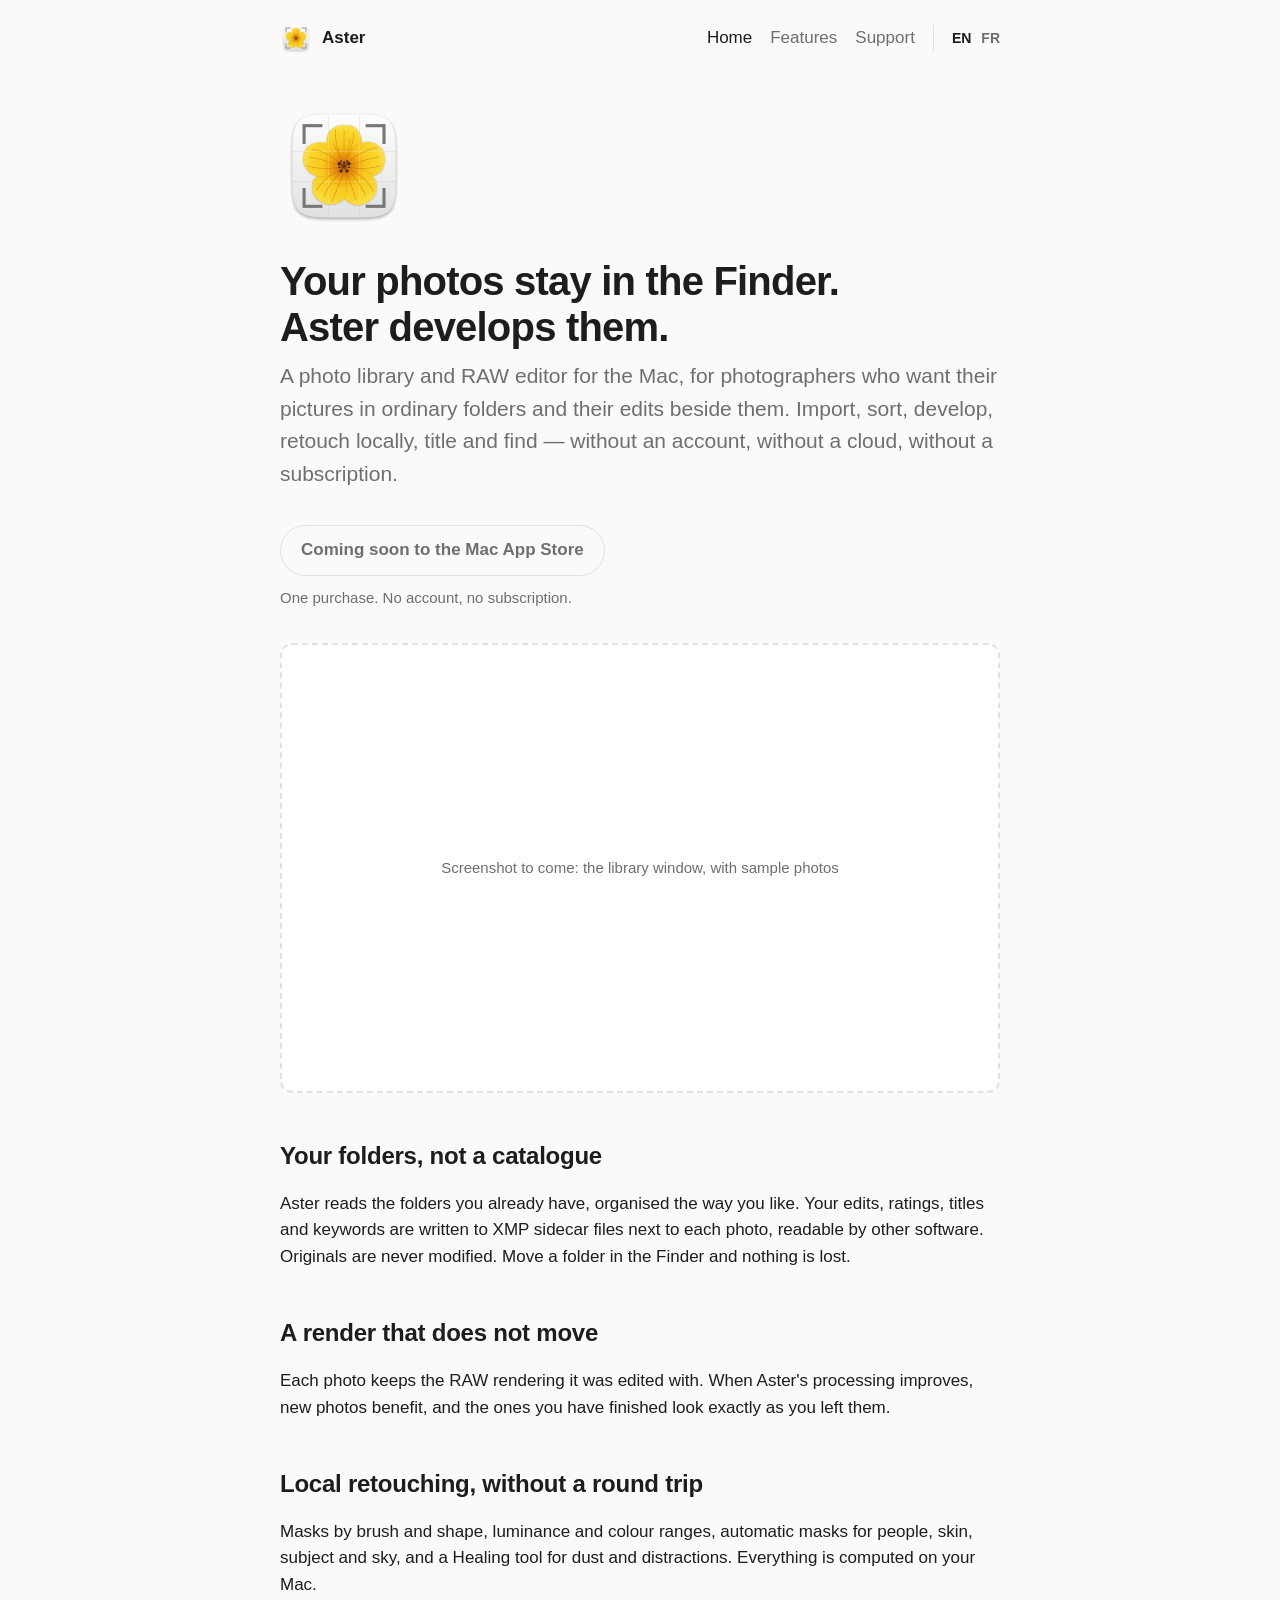
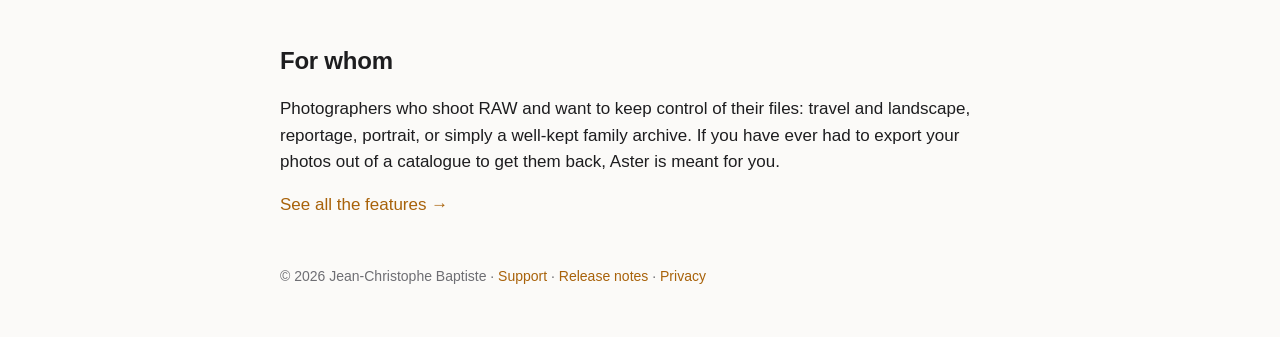
==== docs/index.html @ b448df9e "Site d'Aster : accueil, fonctionnalités, confidentialité, assistance et notes de version, en anglais" ====
<!doctype html>
<html lang="en">
<head>
  <meta charset="utf-8">
  <meta name="viewport" content="width=device-width, initial-scale=1">
  <title>Aster — Photo editing on the Mac, with your files where they are</title>
  <meta name="description" content="Aster is a photo library and RAW editor for the Mac. Your photos stay in ordinary Finder folders. One purchase, no subscription.">
  <link rel="alternate" hreflang="en" href="https://phocean.github.io/aster-site/">
  <link rel="alternate" hreflang="fr" href="https://phocean.github.io/aster-site/fr/">
  <link rel="alternate" hreflang="x-default" href="https://phocean.github.io/aster-site/">
  <link rel="stylesheet" href="style.css">
  <link rel="icon" href="images/icon.png">
  <link rel="apple-touch-icon" href="images/icon.png">
</head>
<body>
  <header class="site">
    <a class="brand" href="./"><img src="images/icon.png" alt="">Aster</a>
    <nav><a class="current" href="./">Home</a><a href="features.html">Features</a><a href="support.html">Support</a><span class="lang"><a class="current" href="./" hreflang="en" lang="en">EN</a><a href="fr/./" hreflang="fr" lang="fr">FR</a></span></nav>
  </header>
  <main>
    <img class="hero-icon" src="images/icon-512.png" alt="The Aster icon">
    <h1>Your photos stay in the Finder.<br>Aster develops them.</h1>
    <p class="lede">A photo library and RAW editor for the Mac, for photographers who want their pictures in ordinary folders and their edits beside them. Import, sort, develop, retouch locally, title and find — without an account, without a cloud, without a subscription.</p>
    <span class="cta soon">Coming soon to the Mac App Store</span>
    <p class="note">One purchase. No account, no subscription.</p>

    <div class="placeholder">Screenshot to come: the library window, with sample photos</div>

    <h2>Your folders, not a catalogue</h2>
    <p>Aster reads the folders you already have, organised the way you like. Your edits, ratings, titles and keywords are written to XMP sidecar files next to each photo, readable by other software. Originals are never modified. Move a folder in the Finder and nothing is lost.</p>

    <h2>A render that does not move</h2>
    <p>Each photo keeps the RAW rendering it was edited with. When Aster's processing improves, new photos benefit, and the ones you have finished look exactly as you left them.</p>

    <h2>Local retouching, without a round trip</h2>
    <p>Masks by brush and shape, luminance and colour ranges, automatic masks for people, skin, subject and sky, and a Healing tool for dust and distractions. Everything is computed on your Mac.</p>

    <h2>For whom</h2>
    <p>Photographers who shoot RAW and want to keep control of their files: travel and landscape, reportage, portrait, or simply a well-kept family archive. If you have ever had to export your photos out of a catalogue to get them back, Aster is meant for you.</p>

    <p><a href="features.html">See all the features →</a></p>
  </main>
  <footer class="site">
    © 2026 Jean-Christophe Baptiste · <a href="support.html">Support</a> · <a href="release-notes.html">Release notes</a> · <a href="privacy.html">Privacy</a>
  </footer>
</body>
</html>
---- docs/style.css ----
:root {
  --bg: #fbfaf8;
  --fg: #1d1d1f;
  --muted: #6e6e73;
  --line: #e3e1dd;
  --card: #ffffff;
  --accent: #a8620a;
  color-scheme: light dark;
}
@media (prefers-color-scheme: dark) {
  :root {
    --bg: #161617;
    --fg: #f5f5f7;
    --muted: #a1a1a6;
    --line: #2e2e30;
    --card: #1f1f21;
    --accent: #f0b54a;
  }
}
* { box-sizing: border-box; }
html { -webkit-text-size-adjust: 100%; }
body {
  margin: 0;
  background: var(--bg);
  color: var(--fg);
  font: 17px/1.55 -apple-system, BlinkMacSystemFont, "SF Pro Text", "Helvetica Neue", Helvetica, Arial, sans-serif;
}
a { color: var(--accent); text-decoration: none; }
a:hover { text-decoration: underline; }
header.site, main, footer.site { max-width: 760px; margin: 0 auto; padding: 0 20px; }
header.site {
  display: flex; flex-wrap: wrap; align-items: center; justify-content: space-between; gap: 10px 18px;
  padding-top: 22px; padding-bottom: 22px;
}
header.site .brand { display: flex; align-items: center; gap: 10px; color: var(--fg); font-weight: 600; }
header.site .brand img { width: 32px; height: 32px; }
header.site nav { display: flex; flex-wrap: wrap; align-items: center; gap: 4px 18px; }
header.site nav a { color: var(--muted); }
header.site nav a.current { color: var(--fg); }
h1 { font-size: 40px; line-height: 1.15; letter-spacing: -0.02em; margin: 28px 0 10px; }
h2 { font-size: 24px; letter-spacing: -0.01em; margin: 44px 0 10px; }
h3 { font-size: 18px; margin: 26px 0 6px; }
p.lede { font-size: 21px; color: var(--muted); margin-top: 0; }
.hero-icon { display: block; width: 128px; height: 128px; margin: 26px 0 0; }
.cta { display: inline-block; margin: 14px 0 6px; padding: 11px 20px; border-radius: 980px;
  background: var(--fg); color: var(--bg); font-weight: 600; }
.cta:hover { text-decoration: none; opacity: .88; }
.cta.soon { background: transparent; color: var(--muted); border: 1px solid var(--line); }
.note { color: var(--muted); font-size: 15px; margin-top: 4px; }
@media (max-width: 640px) { h1 { font-size: 32px; } p.lede { font-size: 19px; } }
.box { background: var(--card); border: 1px solid var(--line); border-radius: 14px; padding: 18px 22px; margin: 18px 0; }
kbd { font: 14px/1 ui-monospace, "SF Mono", Menlo, monospace; padding: 2px 6px; border: 1px solid var(--line);
  border-radius: 5px; background: var(--card); }
code { font: 0.9em ui-monospace, "SF Mono", Menlo, monospace; padding: 1px 5px; border: 1px solid var(--line);
  border-radius: 5px; background: var(--card); }
ul { padding-left: 22px; }
li { margin: 4px 0; }
hr { border: 0; border-top: 1px solid var(--line); margin: 52px 0; }
footer.site { color: var(--muted); font-size: 14px; padding-top: 30px; padding-bottom: 50px; }

/* Language switch */
header.site nav .lang { padding-left: 18px; border-left: 1px solid var(--line); }
header.site nav .lang a { margin-right: 10px; font-size: 14px; font-weight: 600; }
header.site nav .lang a:last-child { margin-right: 0; }
@media (max-width: 640px) { header.site nav .lang { margin-left: auto; padding-left: 0; border-left: 0; } }

/* Screenshot placeholders: to be replaced by images without personal photos */
.placeholder { display: flex; align-items: center; justify-content: center; text-align: center;
  aspect-ratio: 16 / 10; margin: 34px 0 6px; padding: 20px; border: 2px dashed var(--line); border-radius: 12px;
  color: var(--muted); font-size: 15px; background: var(--card); }
figure { margin: 30px 0; }
figure img { display: block; width: 100%; height: auto; border-radius: 10px; }
figcaption { color: var(--muted); font-size: 14px; margin-top: 8px; text-align: center; }

/* Feature grid */
.grid { display: grid; grid-template-columns: repeat(2, 1fr); gap: 0 28px; }
.grid h3 { margin-top: 22px; }
.grid p { margin-top: 0; }
@media (max-width: 640px) { .grid { grid-template-columns: 1fr; } }

/* Release notes */
.release h2 { display: flex; align-items: baseline; gap: 12px; flex-wrap: wrap; }
.release h2 small { color: var(--muted); font-size: 15px; font-weight: 400; }
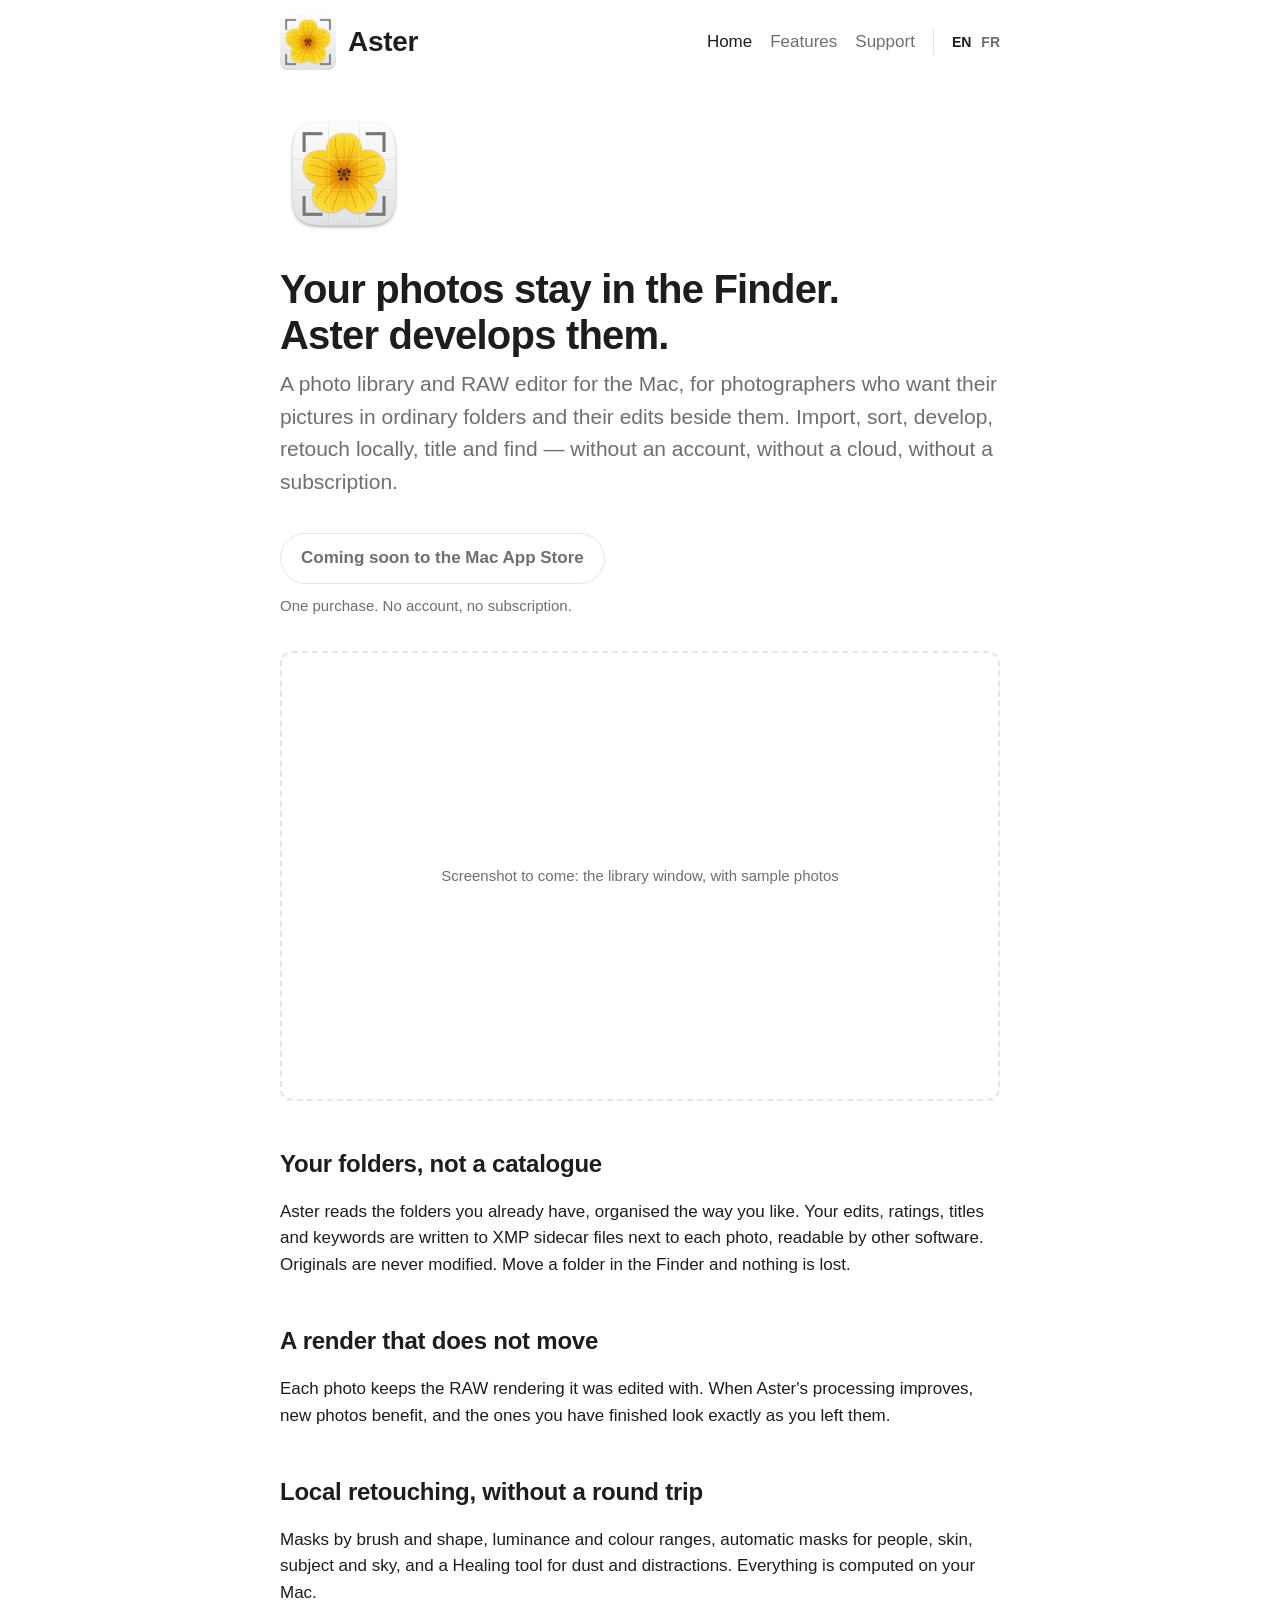
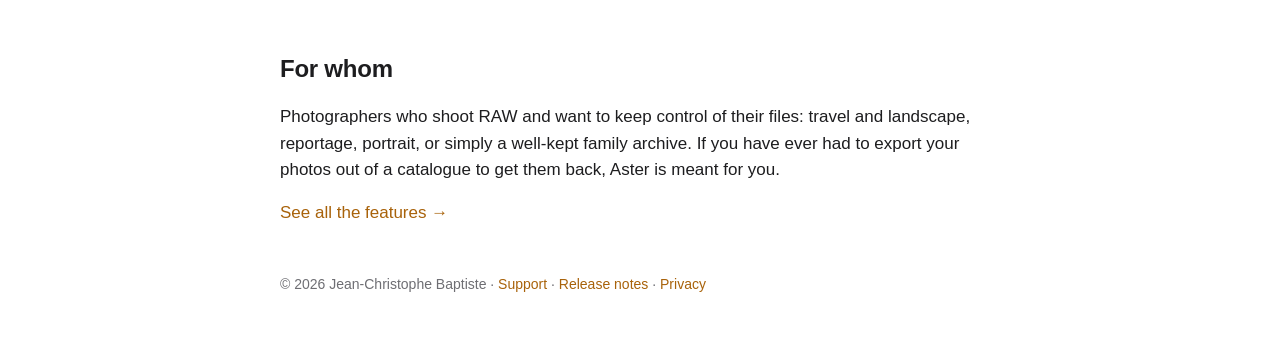
==== commit 2e9e362d: "Site : logo d'en-tête recadré sur la tuile (sans la marge transparente), logo et nom agrandis Co-Aut" ====
--- a/docs/index.html
+++ b/docs/index.html
@@ -5,16 +5,16 @@
   <meta name="viewport" content="width=device-width, initial-scale=1">
   <title>Aster — Photo editing on the Mac, with your files where they are</title>
   <meta name="description" content="Aster is a photo library and RAW editor for the Mac. Your photos stay in ordinary Finder folders. One purchase, no subscription.">
-  <link rel="alternate" hreflang="en" href="https://phocean.github.io/aster-site/">
-  <link rel="alternate" hreflang="fr" href="https://phocean.github.io/aster-site/fr/">
-  <link rel="alternate" hreflang="x-default" href="https://phocean.github.io/aster-site/">
+  <link rel="alternate" hreflang="en" href="https://aster.jcbaptiste.com/">
+  <link rel="alternate" hreflang="fr" href="https://aster.jcbaptiste.com/fr/">
+  <link rel="alternate" hreflang="x-default" href="https://aster.jcbaptiste.com/">
   <link rel="stylesheet" href="style.css">
   <link rel="icon" href="images/icon.png">
   <link rel="apple-touch-icon" href="images/icon.png">
 </head>
 <body>
   <header class="site">
-    <a class="brand" href="./"><img src="images/icon.png" alt="">Aster</a>
+    <a class="brand" href="./"><img src="images/logo.png" alt="">Aster</a>
     <nav><a class="current" href="./">Home</a><a href="features.html">Features</a><a href="support.html">Support</a><span class="lang"><a class="current" href="./" hreflang="en" lang="en">EN</a><a href="fr/./" hreflang="fr" lang="fr">FR</a></span></nav>
   </header>
   <main>
--- a/docs/style.css
+++ b/docs/style.css
@@ -1,8 +1,8 @@
 :root {
-  --bg: #fbfaf8;
+  --bg: #ffffff;
   --fg: #1d1d1f;
   --muted: #6e6e73;
-  --line: #e3e1dd;
+  --line: #e5e5e7;
   --card: #ffffff;
   --accent: #a8620a;
   color-scheme: light dark;
@@ -30,10 +30,13 @@
 header.site, main, footer.site { max-width: 760px; margin: 0 auto; padding: 0 20px; }
 header.site {
   display: flex; flex-wrap: wrap; align-items: center; justify-content: space-between; gap: 10px 18px;
-  padding-top: 22px; padding-bottom: 22px;
+  padding-top: 14px; padding-bottom: 14px;
+  /* Stays at the top while scrolling: plain background to the window edges, a hairline below. */
+  position: sticky; top: 0; z-index: 10;
+  background: var(--bg); box-shadow: 0 0 0 100vmax var(--bg), 0 1px 0 100vmax var(--line); clip-path: inset(0 -100vmax -1px);
 }
-header.site .brand { display: flex; align-items: center; gap: 10px; color: var(--fg); font-weight: 600; }
-header.site .brand img { width: 32px; height: 32px; }
+header.site .brand { display: flex; align-items: center; gap: 12px; color: var(--fg); font-weight: 700; font-size: 1.75rem; letter-spacing: -0.01em; }
+header.site .brand img { width: 56px; height: 56px; }
 header.site nav { display: flex; flex-wrap: wrap; align-items: center; gap: 4px 18px; }
 header.site nav a { color: var(--muted); }
 header.site nav a.current { color: var(--fg); }
@@ -81,3 +84,11 @@
 /* Release notes */
 .release h2 { display: flex; align-items: baseline; gap: 12px; flex-wrap: wrap; }
 .release h2 small { color: var(--muted); font-size: 15px; font-weight: 400; }
+
+/* Phone: a more compact sticky header */
+@media (max-width: 640px) {
+  header.site { padding-top: 10px; padding-bottom: 10px; }
+  header.site .brand { font-size: 1.5rem; }
+  header.site .brand img { width: 44px; height: 44px; }
+  header.site nav { width: 100%; gap: 4px 14px; font-size: 15px; }
+}
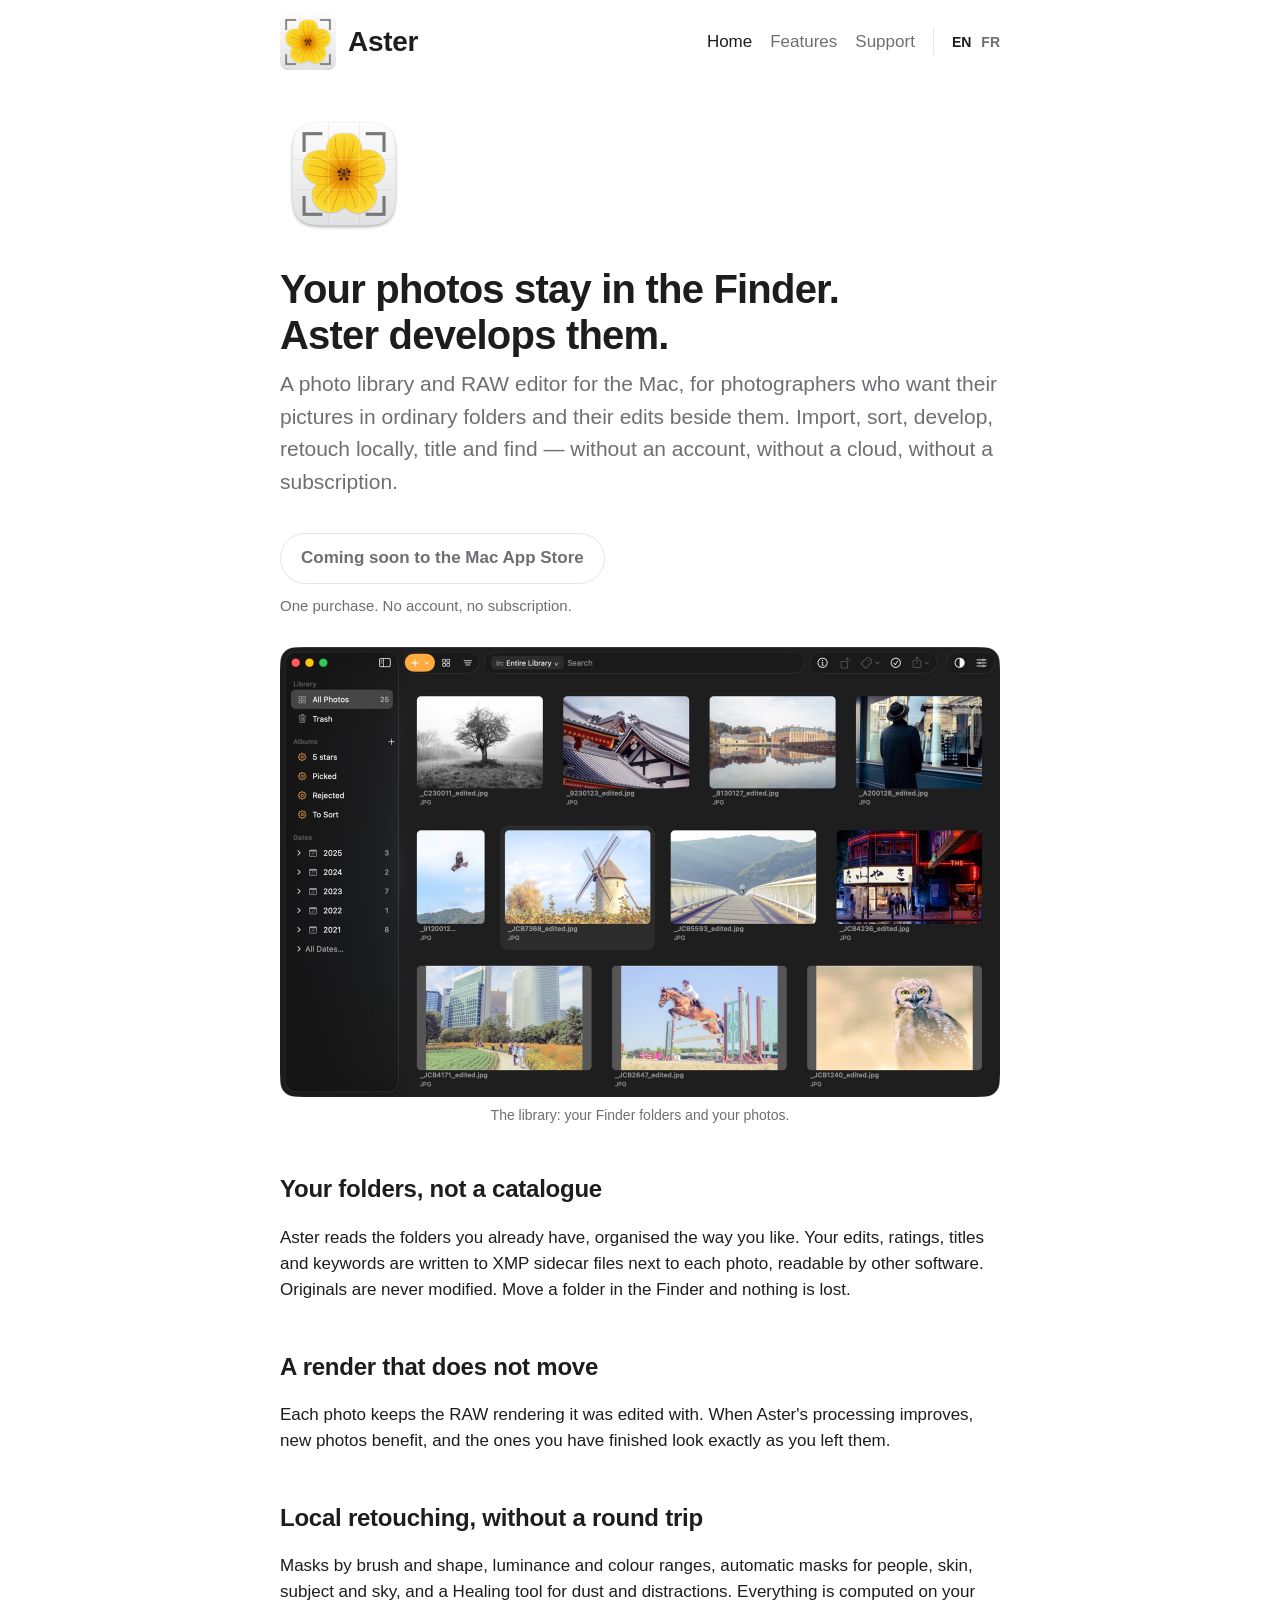
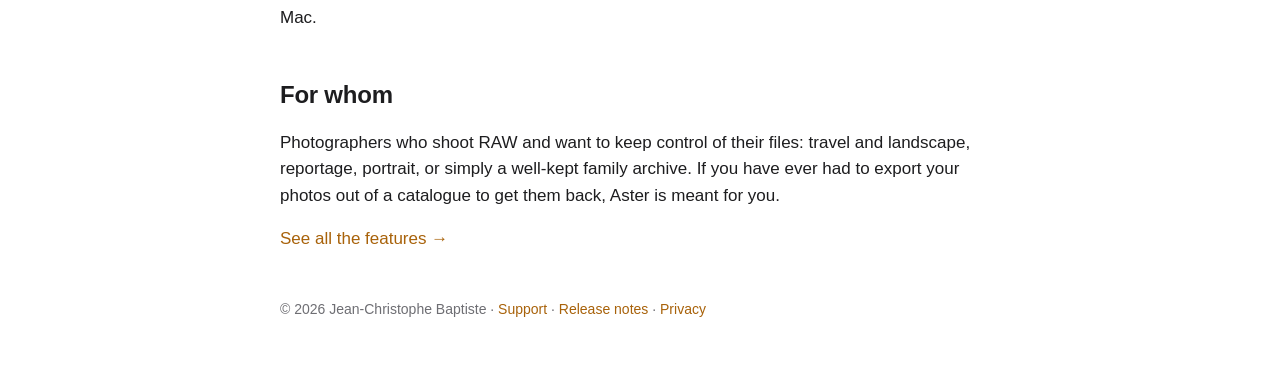
==== commit 15dc5210: "Site : captures d'écran (grille et éditeur avec masque), en anglais et en français Co-Authored-By: C" ====
--- a/docs/index.html
+++ b/docs/index.html
@@ -24,7 +24,7 @@
     <span class="cta soon">Coming soon to the Mac App Store</span>
     <p class="note">One purchase. No account, no subscription.</p>
 
-    <div class="placeholder">Screenshot to come: the library window, with sample photos</div>
+    <figure><img src="images/en/grille.jpg" alt="The Aster library window: a grid of photos, with the folders on the left" width="1440" height="900" loading="lazy"><figcaption>The library: your Finder folders and your photos.</figcaption></figure>
 
     <h2>Your folders, not a catalogue</h2>
     <p>Aster reads the folders you already have, organised the way you like. Your edits, ratings, titles and keywords are written to XMP sidecar files next to each photo, readable by other software. Originals are never modified. Move a folder in the Finder and nothing is lost.</p>
